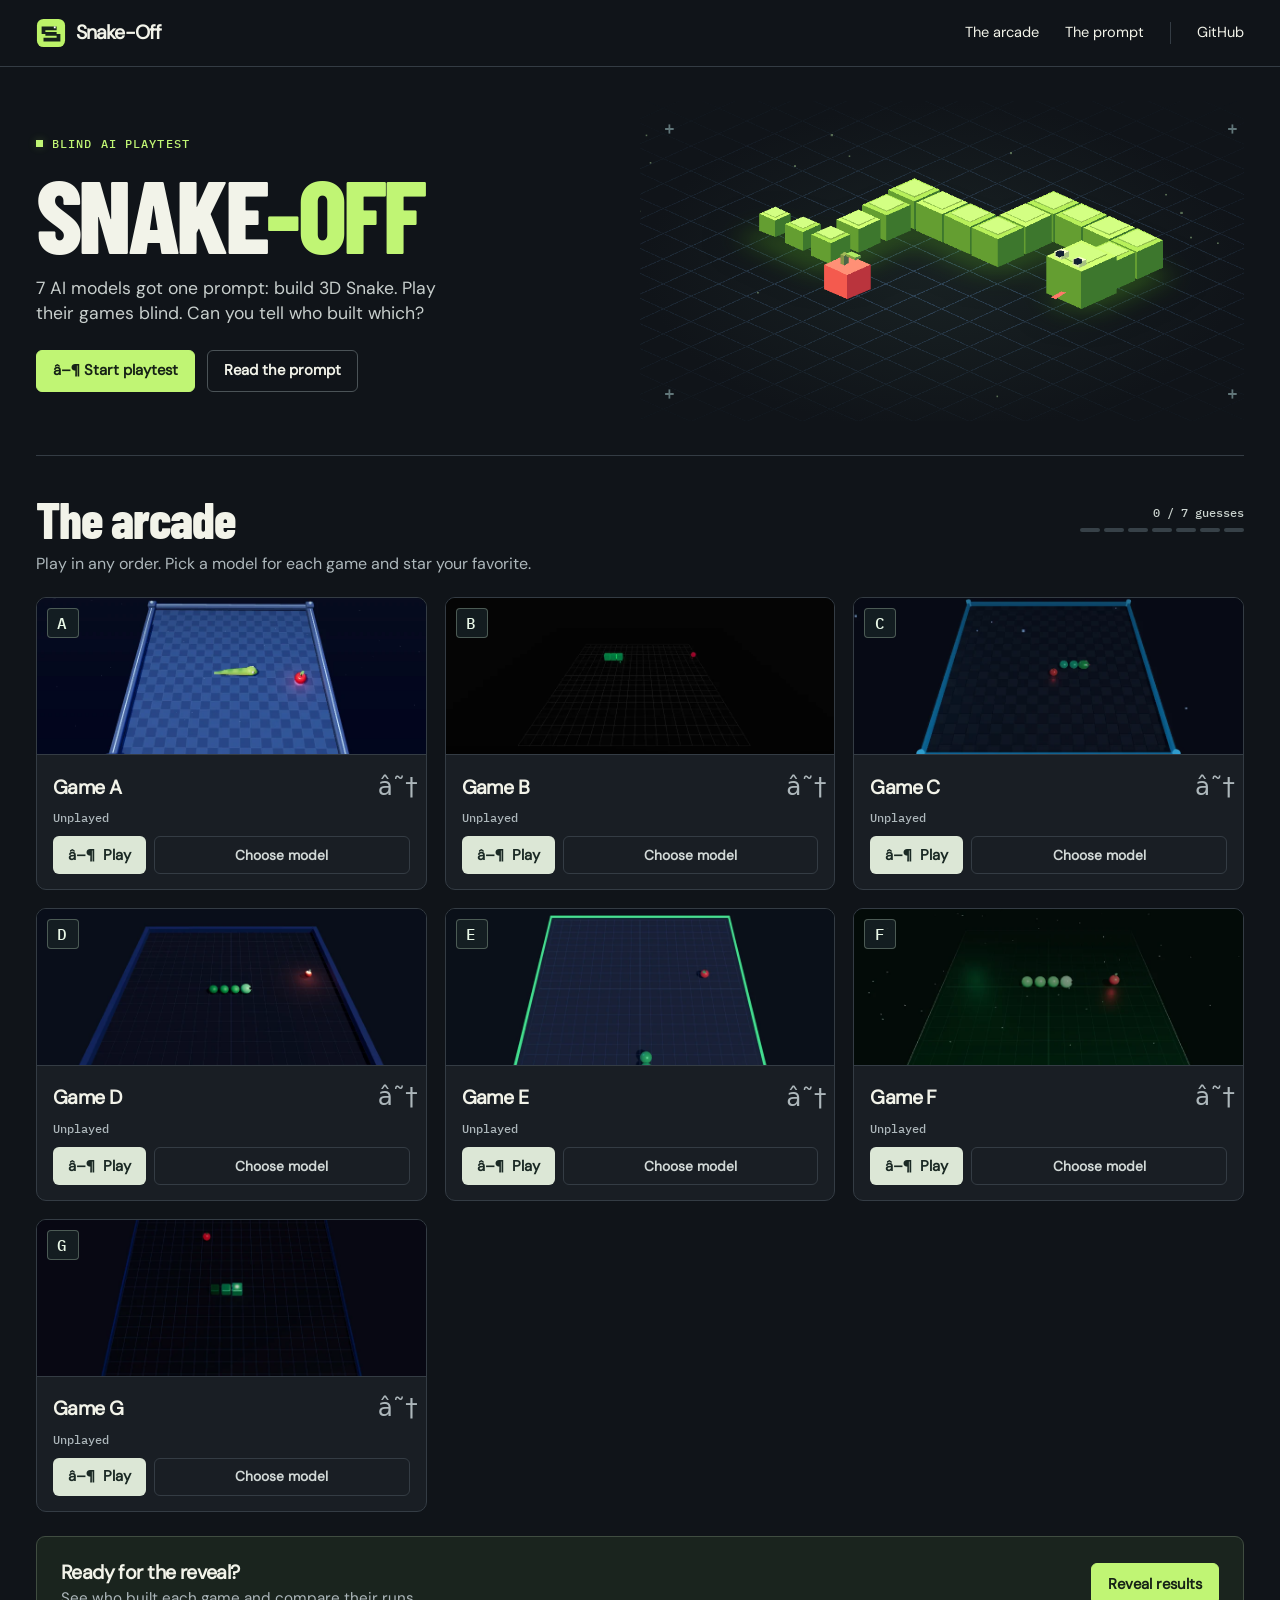
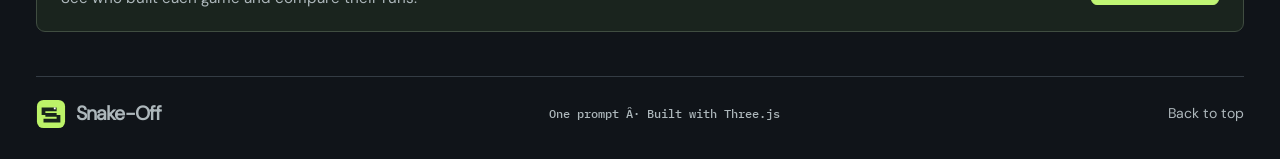
==== index.html @ 9a5d631e "Add Gemini Flash to the blind arcade and audit all seven runs" ====
<!doctype html>
<html lang="en">
  <head>
    <meta charset="utf-8" />
    <meta name="viewport" content="width=device-width,initial-scale=1" />
    <meta name="theme-color" content="#10151b" />
    <title>Snake-Off â€” The blind AI arcade</title>
    <meta
      name="description"
      content="One prompt, seven anonymous Snake games. Play the games, match each one to its AI model, and reveal the results."
    />
    <link rel="icon" href="assets/mark.svg" />
    <link rel="stylesheet" href="arcade.css" />
    <script defer src="runs.js"></script>
    <script defer src="stats.js"></script>
    <script defer src="arcade.js"></script>
  </head>
  <body>
    <div id="lobby">
      <header>
        <nav class="wrap">
          <a class="brand" href="#top"
            ><img src="assets/mark.svg" alt="" />Snake-Off</a
          >
          <div class="links">
            <a href="#arcade">The arcade</a
            ><button data-prompt>The prompt</button
            ><a
              class="source"
              href="https://github.com/bmanzzs/snake-off-redesign"
              >GitHub</a
            >
          </div>
        </nav>
      </header>
      <main id="top" class="wrap">
        <section class="hero">
          <div class="intro">
            <span class="eyebrow"><i></i> BLIND AI PLAYTEST</span>
            <h1>SNAKE<span>-OFF</span></h1>
            <p id="pitch"></p>
            <div class="actions">
              <a class="btn primary" id="start" href="#play-A"
                >â–¶ &nbsp; Start playtest</a
              ><button class="btn quiet" data-prompt>Read the prompt</button>
            </div>
          </div>
          <div class="art" aria-hidden="true">
            <span class="cross tl">+</span><span class="cross tr">+</span
            ><img src="assets/arcade.webp" alt="" /><span class="cross bl"
              >+</span
            ><span class="cross br">+</span>
          </div>
        </section>
        <section id="arcade">
          <div class="sectionhead">
            <div><h2>The arcade</h2></div>
            <div class="meter">
              <span id="count"></span>
              <div id="ticks"></div>
            </div>
          </div>
          <p class="guide">
            Play in any order. Pick a model for each game and star your
            favorite.
          </p>
          <div id="games" class="cards"></div>
          <div class="revealbar">
            <div>
              <h3 id="revealTitle">Ready for the reveal?</h3>
              <p id="summary">
                See who built each game and compare their runs.
              </p>
            </div>
            <button class="btn primary" id="reveal"></button>
          </div>
        </section>
        <section id="results" hidden>
          <span class="eyebrow blue">BEHIND THE GAMES</span>
          <h2>Run comparison</h2>
          <div id="facts"></div>
          <div
            class="tablewrap"
            tabindex="0"
            role="region"
            aria-label="Scrollable run comparison"
          >
            <table id="stats"></table>
          </div>
          <details id="agents">
            <summary>Gemini’s coding and browser agents</summary>
            <div
              class="tablewrap"
              tabindex="0"
              role="region"
              aria-label="Gemini agent statistics"
            >
              <table id="agentStats"></table>
            </div>
          </details>
          <details>
            <summary>How to read the numbers</summary>
            <ul id="notes"></ul>
            <a
              class="btn quiet"
              href="https://github.com/bmanzzs/snake-off-redesign/blob/main/AUDIT.md"
              >Read the measurement audit</a
            >
          </details>
        </section>
        <footer>
          <span class="brand"
            ><img src="assets/mark.svg" alt="" />Snake-Off</span
          ><span>One prompt Â· Built with Three.js</span
          ><a href="#top">Back to top</a>
        </footer>
      </main>
    </div>
    <section id="player" hidden aria-label="Game player">
      <div class="playerbar">
        <a class="btn" href="#arcade">Back to arcade</a
        ><strong id="playing"></strong
        ><span class="steer">Arrow keys or WASD to steer</span
        ><span class="flex"></span><button class="btn" id="pickInGame"></button
        ><a class="btn primary" id="nextGame"></a>
      </div>
      <div id="screen"></div>
      <div class="touchpad" aria-label="Touch steering">
        <button data-key="Left" aria-label="Steer left">â—€</button
        ><button data-key="Up" aria-label="Steer up">â–²</button
        ><button data-key="Down" aria-label="Steer down">â–¼</button
        ><button data-key="Right" aria-label="Steer right">â–¶</button>
      </div>
    </section>
    <dialog id="dialog" aria-labelledby="dTitle">
      <div class="dhead">
        <span class="eyebrow blue" id="dKicker"></span
        ><button class="close" aria-label="Close dialog">Ã—</button>
      </div>
      <h2 id="dTitle"></h2>
      <div id="dBody"></div>
    </dialog>
    <template id="prompt"
      ><p>
        Each agent could write files, run commands and inspect its game in a
        browser. The published entries include three local runs on a dual-V100
        home NAS.
      </p>
      <blockquote>
        Build a 3D Snake game in the snake folder. Use Three.js: install it with
        npm and load it from the folder, because your test browser has no
        internet. Make it look great: a 3D snake that moves smoothly and grows,
        an apple to eat, little touches like the apple spinning and bobbing and
        a burst of particles when it's eaten, a score, and a game-over screen
        with restart. Steer with the arrow keys or WASD. Plan it first, then
        build it in steps. After each step, open
        http://localhost:8000/snake/index.html in your browser, check the
        console for errors, take a screenshot and look at it, and fix anything
        that's wrong. Commit to git after each working step. When you're done,
        tell me what you built and how to play it.
      </blockquote>
      <p>Run-specific details appear after the reveal.</p></template
    >
  </body>
</html>
---- arcade.css ----
@font-face {
  font-family: Barlow;
  src: url(assets/BarlowCondensed.ttf);
  font-weight: 800;
  font-display: swap;
}
@font-face {
  font-family: DM;
  src: url(assets/DMSans.ttf);
  font-display: swap;
}
@font-face {
  font-family: Plex;
  src: url(assets/IBMPlexMono.ttf);
  font-display: swap;
}
:root {
  color-scheme: dark;
  --bg: #101419;
  --panel: #191e24;
  --line: #343c44;
  --ink: #f2f3e9;
  --dim: #adb7bb;
  --lime: #c0f574;
  --blue: #93c7e4;
  --mono: Plex, monospace;
}
* {
  box-sizing: border-box;
}
html {
  scroll-behavior: smooth;
  scroll-padding-top: 20px;
}
body {
  margin: 0;
  background: var(--bg);
  color: var(--ink);
  font:
    1rem/1.5 DM,
    system-ui,
    sans-serif;
}
a,
button {
  color: inherit;
  font: inherit;
}
a {
  text-decoration: none;
}
button {
  cursor: pointer;
  background: none;
  border: 0;
}
button,
a {
  touch-action: manipulation;
}
button:focus-visible,
a:focus-visible,
summary:focus-visible,
:focus-visible {
  outline: 3px solid var(--blue);
  outline-offset: 3px;
}
[hidden] {
  display: none !important;
}
.wrap {
  width: min(calc(100% - 72px), 1220px);
  margin: auto;
}
header {
  border-bottom: 1px solid var(--line);
}
nav,
footer,
.links,
.brand,
.actions,
.sectionhead,
.revealbar,
.dhead,
.playerbar,
.cardline,
.cardfoot {
  display: flex;
  align-items: center;
}
nav {
  justify-content: space-between;
  height: 66px;
}
.brand {
  gap: 10px;
  font-size: 1.22rem;
  font-weight: bold;
  letter-spacing: -0.045em;
}
.brand img {
  width: 30px;
}
.links {
  gap: 26px;
  font-size: 0.91rem;
}
.links button {
  padding: 0;
}
.links :hover,
footer a:hover {
  color: var(--lime);
}
.source {
  padding-left: 26px;
  border-left: 1px solid var(--line);
}
.hero {
  position: relative;
  isolation: isolate;
  display: grid;
  grid-template-columns: 1fr 1fr;
  align-items: center;
  min-height: 360px;
  padding: 34px 0;
  border-bottom: 1px solid var(--line);
}
.intro {
  z-index: 1;
}
.eyebrow,
.chip,
.meta,
.meter,
footer > span:nth-child(2) {
  font: 500 0.77rem/1.4 var(--mono);
  letter-spacing: 0.09em;
}
.eyebrow {
  display: inline-flex;
  align-items: center;
  gap: 9px;
  color: var(--lime);
}
.eyebrow i {
  width: 7px;
  height: 7px;
  background: currentColor;
  box-shadow: 0 0 9px #adfa533b;
}
.blue {
  color: var(--blue);
}
h1,
h2,
h3,
p {
  margin: 0;
}
h1,
h2 {
  font-family: Barlow, Impact, sans-serif;
  font-weight: 800;
}
h1 {
  font-size: clamp(5rem, 8vw, 8.1rem);
  line-height: 0.96;
  letter-spacing: -0.035em;
  margin: 10px 0 13px;
}
h1 span {
  color: var(--lime);
}
.intro p {
  max-width: 440px;
  color: #c7cecc;
  font-size: 1.1rem;
  line-height: 1.45;
}
.actions {
  gap: 12px;
  margin-top: 23px;
}
.btn,
.choose {
  display: inline-flex;
  align-items: center;
  justify-content: center;
  gap: 7px;
  min-height: 42px;
  padding: 8px 16px;
  border: 1px solid var(--line);
  border-radius: 6px;
  font-weight: bold;
  font-size: 0.93rem;
  transition:
    background 0.16s,
    transform 0.16s,
    border-color 0.16s;
}
.btn:hover,
.choose:hover {
  background: #273039;
  border-color: #687780;
  transform: translateY(-1px);
}
.primary,
.primary:hover {
  background: var(--lime);
  color: #162216;
  border-color: var(--lime);
}
.primary:hover {
  background: #d6ff94;
}
.quiet {
  border-color: #4b5357;
}
.art {
  position: relative;
  width: 100%;
  height: 100%;
  min-height: 238px;
  display: grid;
  place-items: center;
  background: radial-gradient(ellipse at 50% 52%, #27383465, transparent 70%);
}
.art img {
  width: 111%;
  max-height: 320px;
  object-fit: contain;
  animation: enter 0.65s ease-out;
}
.cross {
  position: absolute;
  color: #617679;
  font: 1.1rem var(--mono);
}
.tl,
.bl {
  left: 4%;
}
.tr,
.br {
  right: 1%;
}
.tl,
.tr {
  top: 5%;
}
.bl,
.br {
  bottom: 5%;
}
#arcade,
#results {
  padding-top: 32px;
}
.sectionhead,
.revealbar,
.cardline {
  justify-content: space-between;
}
h2 {
  font-size: clamp(2.2rem, 4vw, 3.15rem);
  line-height: 1.12;
  letter-spacing: -0.02em;
}
.sectionhead h2 {
  margin-top: 3px;
}
.meter {
  color: #cad3ce;
  letter-spacing: 0;
  text-align: right;
}
#ticks {
  display: flex;
  gap: 4px;
  justify-content: flex-end;
  margin-top: 7px;
}
#ticks i {
  width: 20px;
  height: 4px;
  border-radius: 2px;
  background: #374148;
}
#ticks i.full {
  background: var(--lime);
}
.guide,
.revealbar p,
dialog p,
#notes {
  color: var(--dim);
}
.guide {
  margin: 5px 0 21px;
}
.cards {
  display: grid;
  grid-template-columns: repeat(3, minmax(0, 1fr));
  gap: 18px;
}
.card {
  min-width: 0;
  background: var(--panel);
  border: 1px solid var(--line);
  border-radius: 10px;
  overflow: hidden;
  transition: border-color 0.2s;
}
.card:focus-within,
.card:hover {
  border-color: #65726b;
}
.preview {
  display: block;
  position: relative;
  overflow: hidden;
  background: #0b1216;
  aspect-ratio: 2.48;
  border-bottom: 1px solid var(--line);
}
.preview img {
  display: block;
  width: 100%;
  height: 100%;
  object-fit: cover;
  object-position: center 52%;
  transition: transform 0.35s;
}
.preview:hover img {
  transform: scale(1.045);
}
.chip {
  position: absolute;
  top: 10px;
  left: 10px;
  display: flex;
  align-items: center;
  justify-content: center;
  width: 32px;
  height: 30px;
  border: 1px solid #86998a80;
  border-radius: 4px;
  background: #162124de;
  color: #e9f8e7;
  font-size: 1rem;
}
.info {
  padding: 13px 16px 15px;
}
.cardline h3,
.revealbar h3 {
  font-size: 1.22rem;
  letter-spacing: -0.03em;
}
.fav {
  font: 1.55rem/1 system-ui;
  width: 38px;
  height: 38px;
  color: var(--dim);
}
.fav[aria-pressed="true"] {
  color: var(--lime);
}
.cardfoot {
  gap: 8px;
  margin-top: 10px;
}
.cardfoot .btn {
  min-height: 38px;
  padding: 6px 15px;
  background: #dce7d6;
  color: #1a2924;
  border: 0;
}
.choose {
  flex: 1;
  min-width: 0;
  font-size: 0.86rem;
  min-height: 38px;
  padding: 6px 8px;
  color: #d1d8d6;
}
.meta {
  font-size: 0.76rem;
  color: var(--dim);
  letter-spacing: 0;
  margin-top: 3px;
}
.verdict {
  color: var(--lime);
}
.revealbar {
  margin: 24px 0;
  gap: 16px;
  padding: 21px 24px;
  border: 1px solid #404d41;
  background: #1a241e;
  border-radius: 9px;
}
.revealbar p {
  font-size: 0.95rem;
}
.tablewrap {
  overflow: auto;
  margin: 18px 0;
  border: 1px solid var(--line);
  border-radius: 8px;
}
table {
  border-collapse: separate;
  border-spacing: 0;
  width: 100%;
  font-variant-numeric: tabular-nums;
  font-size: 0.92rem;
}
td,
th {
  padding: 10px 13px;
  text-align: right;
  border-bottom: 1px solid #30373b;
}
th {
  background: #252e32;
}
th small {
  display: block;
  font-weight: normal;
  color: var(--dim);
}
td:first-child,
th:first-child {
  position: sticky;
  left: 0;
  background: #1d252a;
  text-align: left;
  min-width: 135px;
}
td {
  min-width: 118px;
}
.best {
  color: var(--lime);
  font-weight: bold;
}
#facts {
  margin-top: 14px;
  color: #d2dace;
}
summary {
  cursor: pointer;
  color: var(--blue);
}
#notes li {
  margin: 9px 0;
}
footer {
  justify-content: space-between;
  gap: 12px;
  margin-top: 44px;
  padding: 22px 0 30px;
  border-top: 1px solid var(--line);
  color: var(--dim);
  font-size: 0.88rem;
}
footer > span:nth-child(2) {
  letter-spacing: 0;
}
.brand img {
  image-rendering: pixelated;
}
dialog {
  color: var(--ink);
  background: #1c2329;
  border: 1px solid #596368;
  border-radius: 12px;
  padding: 22px 26px 26px;
  width: min(490px, 92vw);
  max-height: 85dvh;
  box-shadow: 0 20px 100px #0009;
}
dialog[open] {
  animation: enter 0.18s ease-out;
}
dialog::backdrop {
  background: #080d13bd;
  backdrop-filter: blur(5px);
}
.dhead {
  justify-content: space-between;
}
.close {
  font-size: 1.7rem;
  line-height: 1;
  width: 38px;
  height: 38px;
}
dialog h2 {
  margin: 4px 0 13px;
  font-size: 2.5rem;
}
dialog p {
  margin: 8px 0 14px;
}
blockquote {
  margin: 16px 0;
  border-left: 3px solid var(--lime);
  padding-left: 15px;
}
.option {
  width: 100%;
  display: flex;
  justify-content: space-between;
  gap: 12px;
  align-items: center;
  text-align: left;
  padding: 12px;
  margin: 3px 0;
  background: #151b20;
  border: 1px solid var(--line);
  border-radius: 5px;
}
.option:hover,
.option[aria-pressed="true"] {
  border-color: var(--lime);
}
.option small {
  color: var(--blue);
  text-align: right;
  flex-shrink: 0;
}
.clear {
  margin-top: 10px;
  color: var(--dim);
  text-decoration: underline;
}
#player {
  height: 100dvh;
  display: flex;
  flex-direction: column;
  background: #0a1017;
}
.playerbar {
  gap: 12px;
  padding: 9px 14px;
  border-bottom: 1px solid var(--line);
  background: var(--bg);
}
.flex {
  flex: 1;
}
#screen {
  flex: 1;
  min-height: 0;
}
iframe {
  border: 0;
  width: 100%;
  height: 100%;
  display: block;
}
@keyframes enter {
  from {
    opacity: 0;
    transform: translateY(5px);
  }
  to {
    opacity: 1;
    transform: none;
  }
}
@media (max-width: 860px) {
  .wrap {
    width: calc(100% - 40px);
  }
  .hero {
    min-height: 320px;
  }
  .cards {
    grid-template-columns: repeat(2, minmax(0, 1fr));
  }
}
@media (max-width: 600px) {
  .wrap {
    width: calc(100% - 32px);
  }
  nav {
    height: 56px;
  }
  .links {
    gap: 15px;
  }
  .links > a:first-child {
    display: none;
  }
  .source {
    padding-left: 13px;
  }
  .hero {
    display: flex;
    flex-direction: column;
    align-items: stretch;
    padding: 24px 0 12px;
  }
  .art {
    min-height: 0;
    height: 139px;
    margin-top: 8px;
  }
  .art img {
    width: 100%;
    height: 166px;
  }
  .intro p {
    max-width: 360px;
  }
  .actions {
    margin-top: 16px;
  }
  .cards {
    grid-template-columns: 1fr;
  }
  .guide {
    font-size: 0.94rem;
  }
  .revealbar {
    align-items: flex-start;
    flex-direction: column;
  }
  .playerbar {
    flex-wrap: wrap;
    gap: 6px;
  }
  .playerbar .btn {
    padding: 7px 9px;
    font-size: 0.82rem;
  }
  .playerbar .flex {
    display: none;
  }
  .playerbar strong {
    margin-right: auto;
  }
  .meter {
    font-size: 0.75rem;
  }
  #ticks i {
    width: 14px;
  }
  footer > span:nth-child(2) {
    display: none;
  }
  dialog {
    padding: 15px;
  }
  .preview {
    aspect-ratio: 2.7;
  }
}
@media (prefers-reduced-motion: reduce) {
  *,
  *::before,
  *::after {
    scroll-behavior: auto !important;
    animation: none !important;
    transition: none !important;
  }
}
.steer {
  color: var(--dim);
  font-size: 0.88rem;
}
.touchpad {
  display: none;
}
.art {
  overflow: hidden;
}
.art img {
  transform: scale(1.16);
}
@media (max-width: 860px) {
  .steer {
    display: none;
  }
}
@media (pointer: coarse) {
  .touchpad {
    display: flex;
    justify-content: center;
    gap: 9px;
    padding: 7px 8px max(7px, env(safe-area-inset-bottom));
    border-top: 1px solid var(--line);
  }
  .touchpad button {
    min-width: 54px;
    min-height: 44px;
    border-radius: 6px;
    background: var(--panel);
    color: var(--lime);
    border: 1px solid var(--line);
  }
}
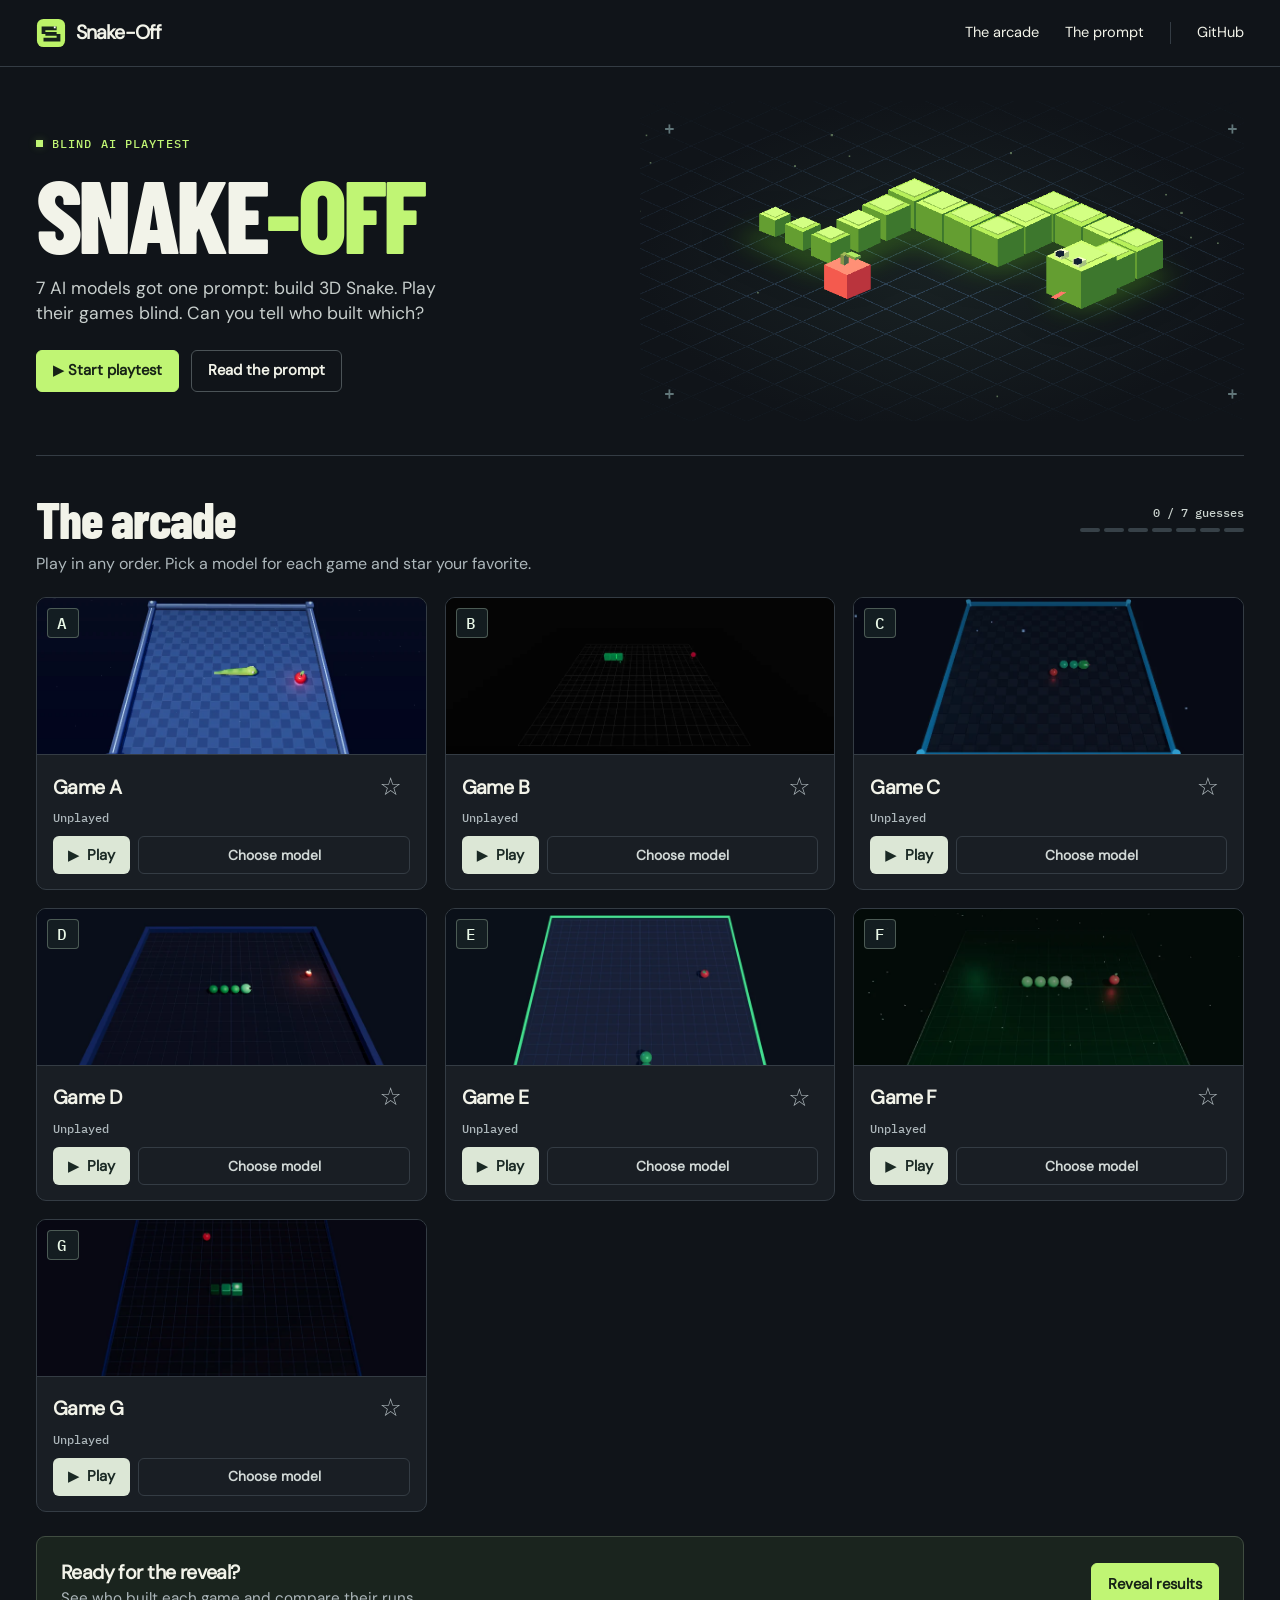
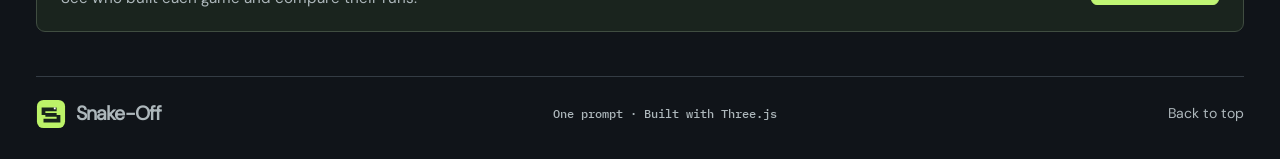
==== commit de28e214: "Restore play, favorite and navigation glyphs in the arcade" ====
--- a/index.html
+++ b/index.html
@@ -4,7 +4,7 @@
     <meta charset="utf-8" />
     <meta name="viewport" content="width=device-width,initial-scale=1" />
     <meta name="theme-color" content="#10151b" />
-    <title>Snake-Off â€” The blind AI arcade</title>
+    <title>Snake-Off &#8212; The blind AI arcade</title>
     <meta
       name="description"
       content="One prompt, seven anonymous Snake games. Play the games, match each one to its AI model, and reveal the results."
@@ -41,7 +41,7 @@
             <p id="pitch"></p>
             <div class="actions">
               <a class="btn primary" id="start" href="#play-A"
-                >â–¶ &nbsp; Start playtest</a
+                >&#9654; &nbsp; Start playtest</a
               ><button class="btn quiet" data-prompt>Read the prompt</button>
             </div>
           </div>
@@ -111,7 +111,7 @@
         <footer>
           <span class="brand"
             ><img src="assets/mark.svg" alt="" />Snake-Off</span
-          ><span>One prompt Â· Built with Three.js</span
+          ><span>One prompt &#183; Built with Three.js</span
           ><a href="#top">Back to top</a>
         </footer>
       </main>
@@ -126,16 +126,16 @@
       </div>
       <div id="screen"></div>
       <div class="touchpad" aria-label="Touch steering">
-        <button data-key="Left" aria-label="Steer left">â—€</button
-        ><button data-key="Up" aria-label="Steer up">â–²</button
-        ><button data-key="Down" aria-label="Steer down">â–¼</button
-        ><button data-key="Right" aria-label="Steer right">â–¶</button>
+        <button data-key="Left" aria-label="Steer left">&#9664;</button
+        ><button data-key="Up" aria-label="Steer up">&#9650;</button
+        ><button data-key="Down" aria-label="Steer down">&#9660;</button
+        ><button data-key="Right" aria-label="Steer right">&#9654;</button>
       </div>
     </section>
     <dialog id="dialog" aria-labelledby="dTitle">
       <div class="dhead">
         <span class="eyebrow blue" id="dKicker"></span
-        ><button class="close" aria-label="Close dialog">Ã—</button>
+        ><button class="close" aria-label="Close dialog">&#215;</button>
       </div>
       <h2 id="dTitle"></h2>
       <div id="dBody"></div>
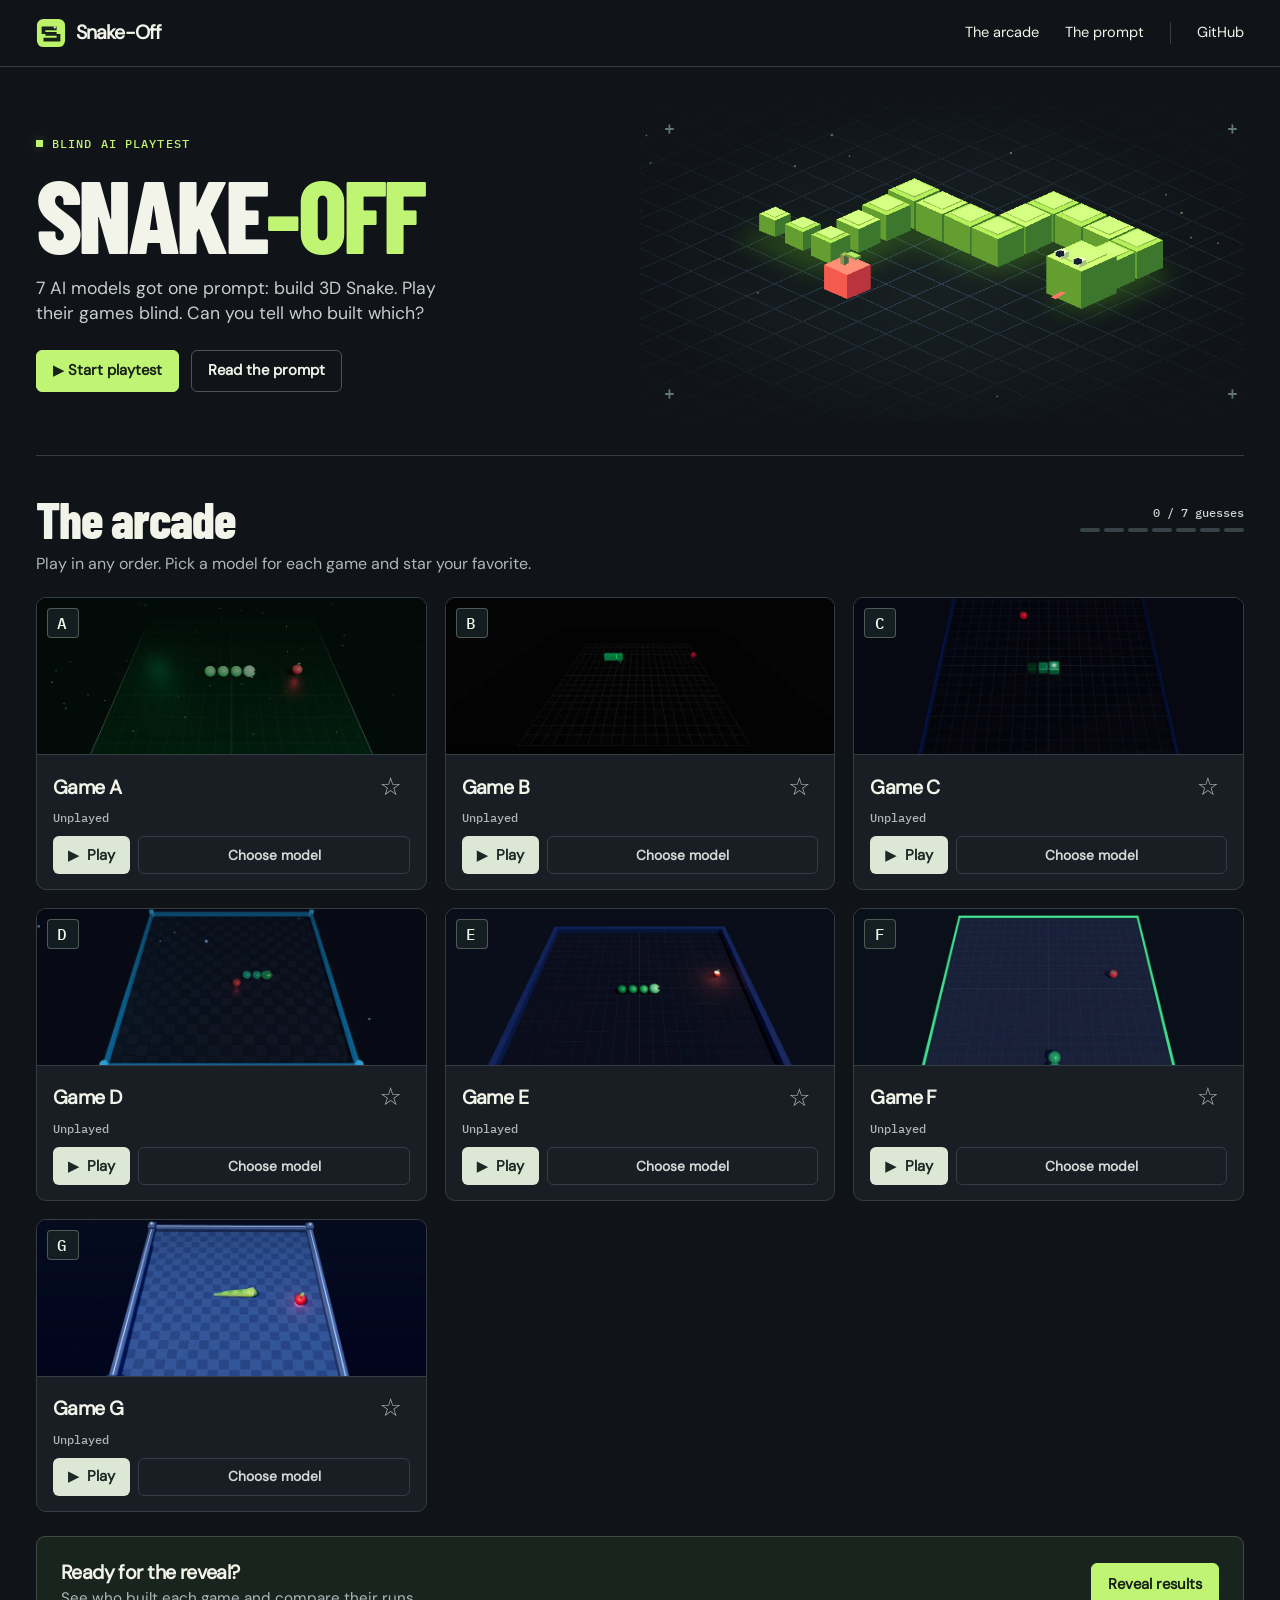
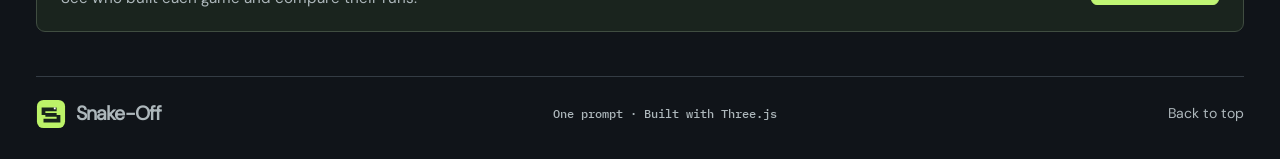
==== commit 14937e41: "Reshuffle the seven blind game assignments" ====
--- a/index.html
+++ b/index.html
@@ -11,9 +11,9 @@
     />
     <link rel="icon" href="assets/mark.svg" />
     <link rel="stylesheet" href="arcade.css" />
-    <script defer src="runs.js"></script>
+    <script defer src="runs.js?v=shuffle-2"></script>
     <script defer src="stats.js"></script>
-    <script defer src="arcade.js"></script>
+    <script defer src="arcade.js?v=shuffle-2"></script>
   </head>
   <body>
     <div id="lobby">
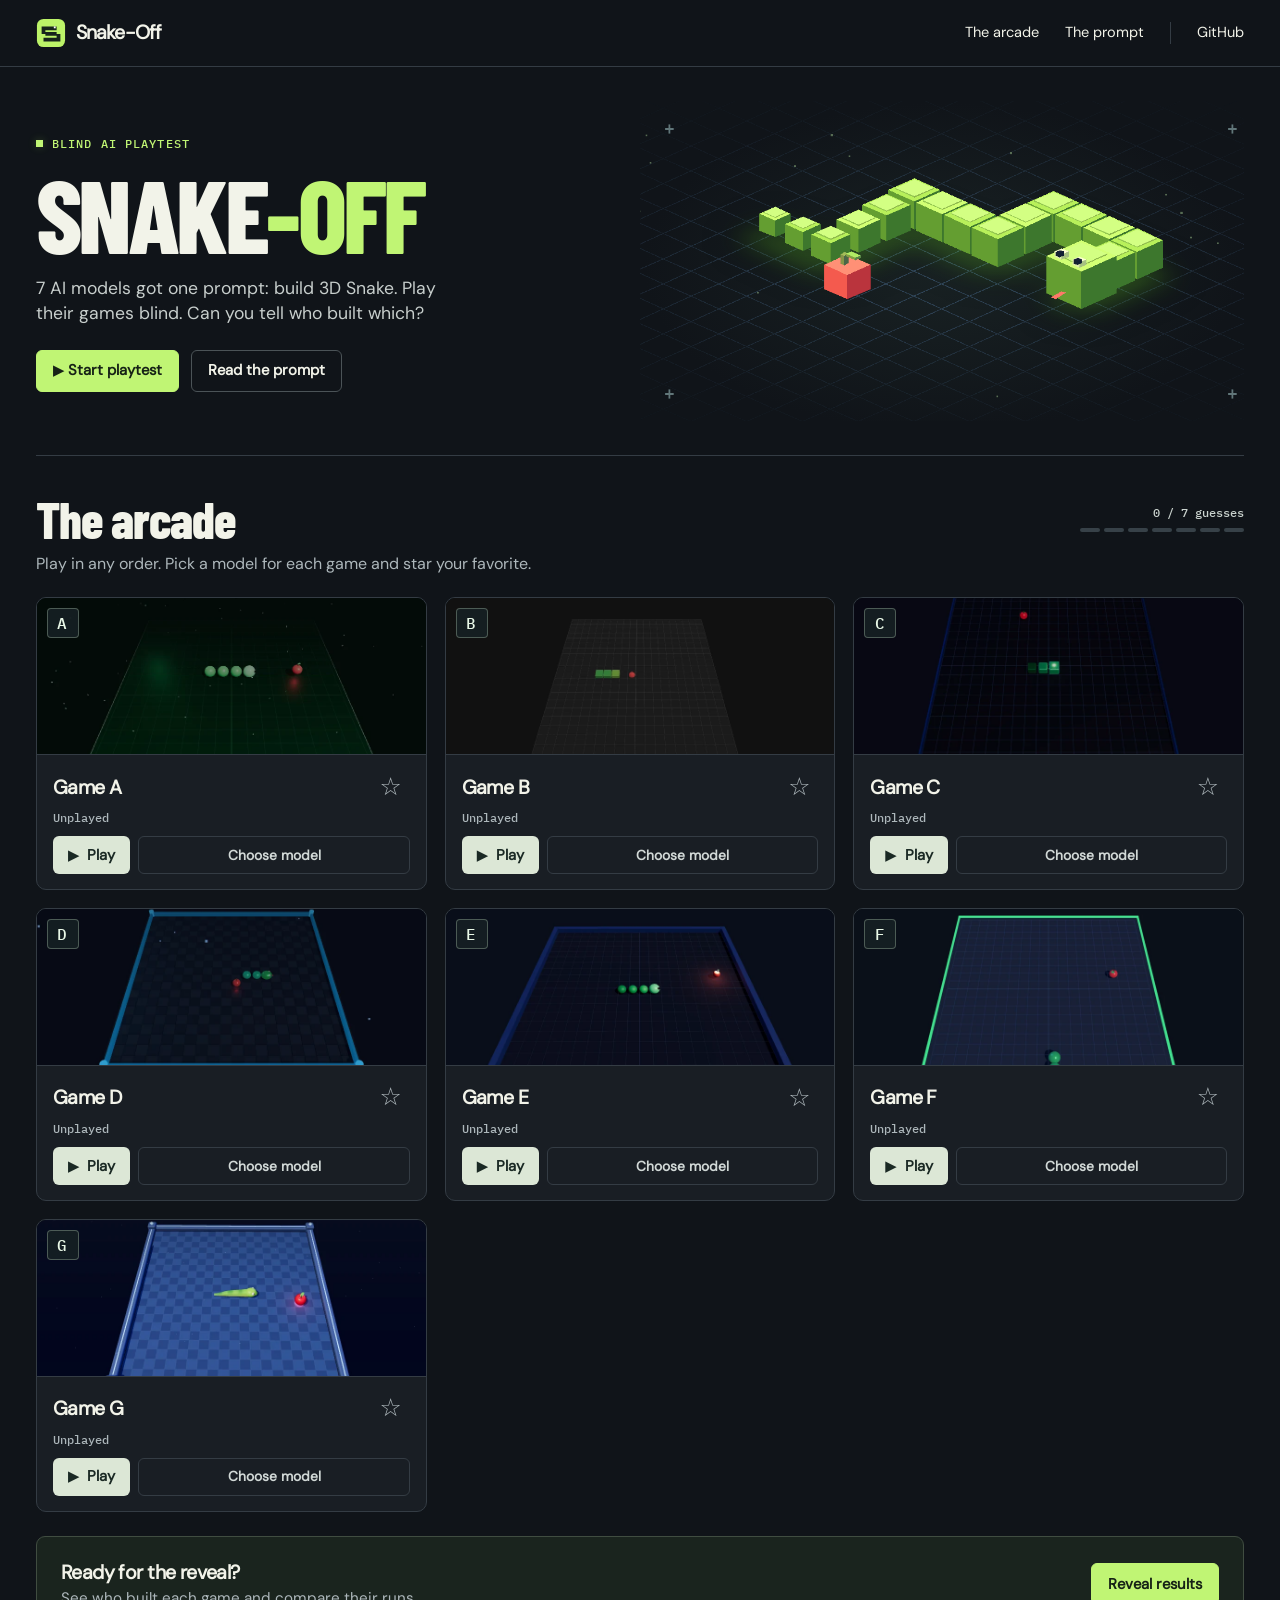
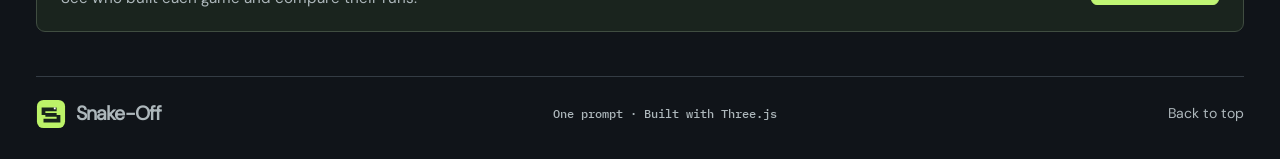
==== commit 167a94ab: "Swap in Gemma's fast-engine rerun Gemma's first run was on Ollama (4-bit QAT, 17 tok/s effective). I" ====
--- a/index.html
+++ b/index.html
@@ -11,9 +11,9 @@
     />
     <link rel="icon" href="assets/mark.svg" />
     <link rel="stylesheet" href="arcade.css" />
-    <script defer src="runs.js?v=shuffle-2"></script>
+    <script defer src="runs.js?v=shuffle-2-gemma-fast"></script>
     <script defer src="stats.js"></script>
-    <script defer src="arcade.js?v=shuffle-2"></script>
+    <script defer src="arcade.js?v=shuffle-2-gemma-fast"></script>
   </head>
   <body>
     <div id="lobby">
@@ -27,7 +27,7 @@
             ><button data-prompt>The prompt</button
             ><a
               class="source"
-              href="https://github.com/bmanzzs/snake-off-redesign"
+              href="https://github.com/bmanzzs/snake-off"
               >GitHub</a
             >
           </div>
@@ -103,7 +103,7 @@
             <ul id="notes"></ul>
             <a
               class="btn quiet"
-              href="https://github.com/bmanzzs/snake-off-redesign/blob/main/AUDIT.md"
+              href="https://github.com/bmanzzs/snake-off/blob/main/AUDIT.md"
               >Read the measurement audit</a
             >
           </details>
